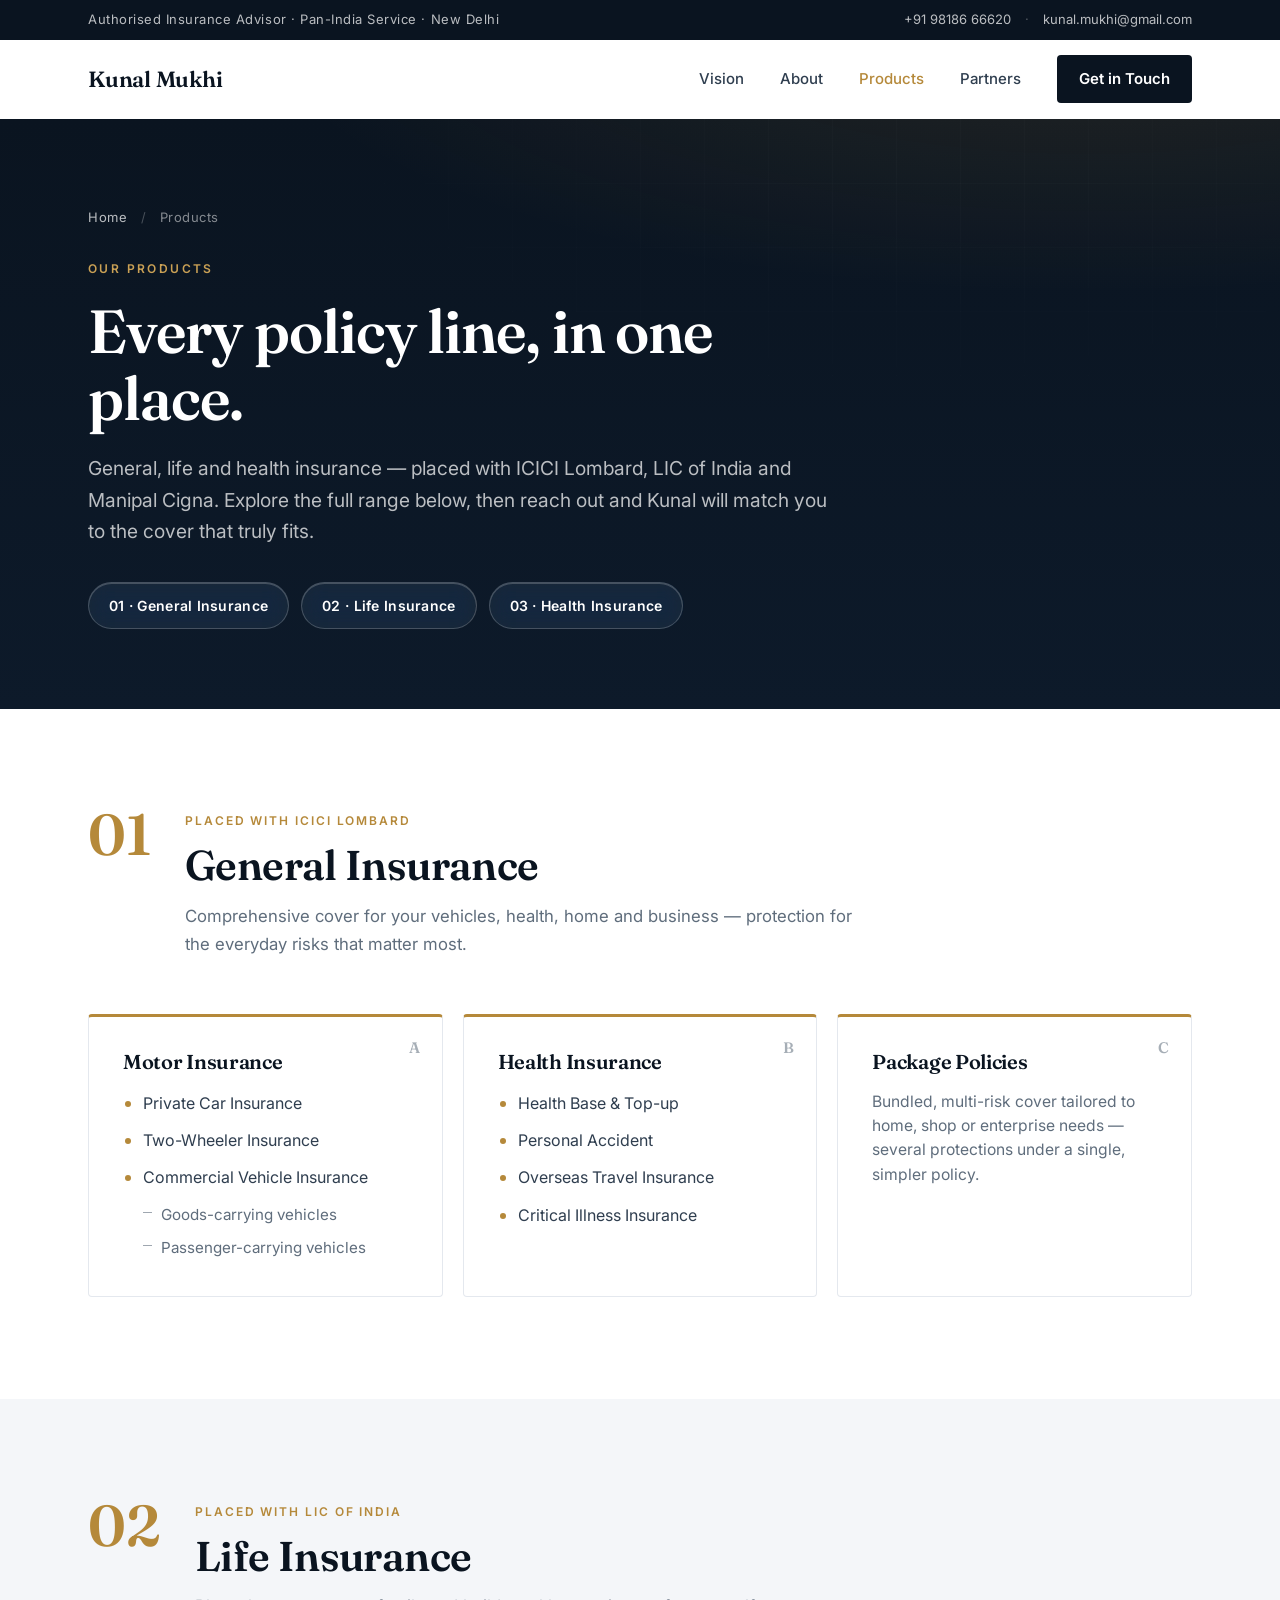
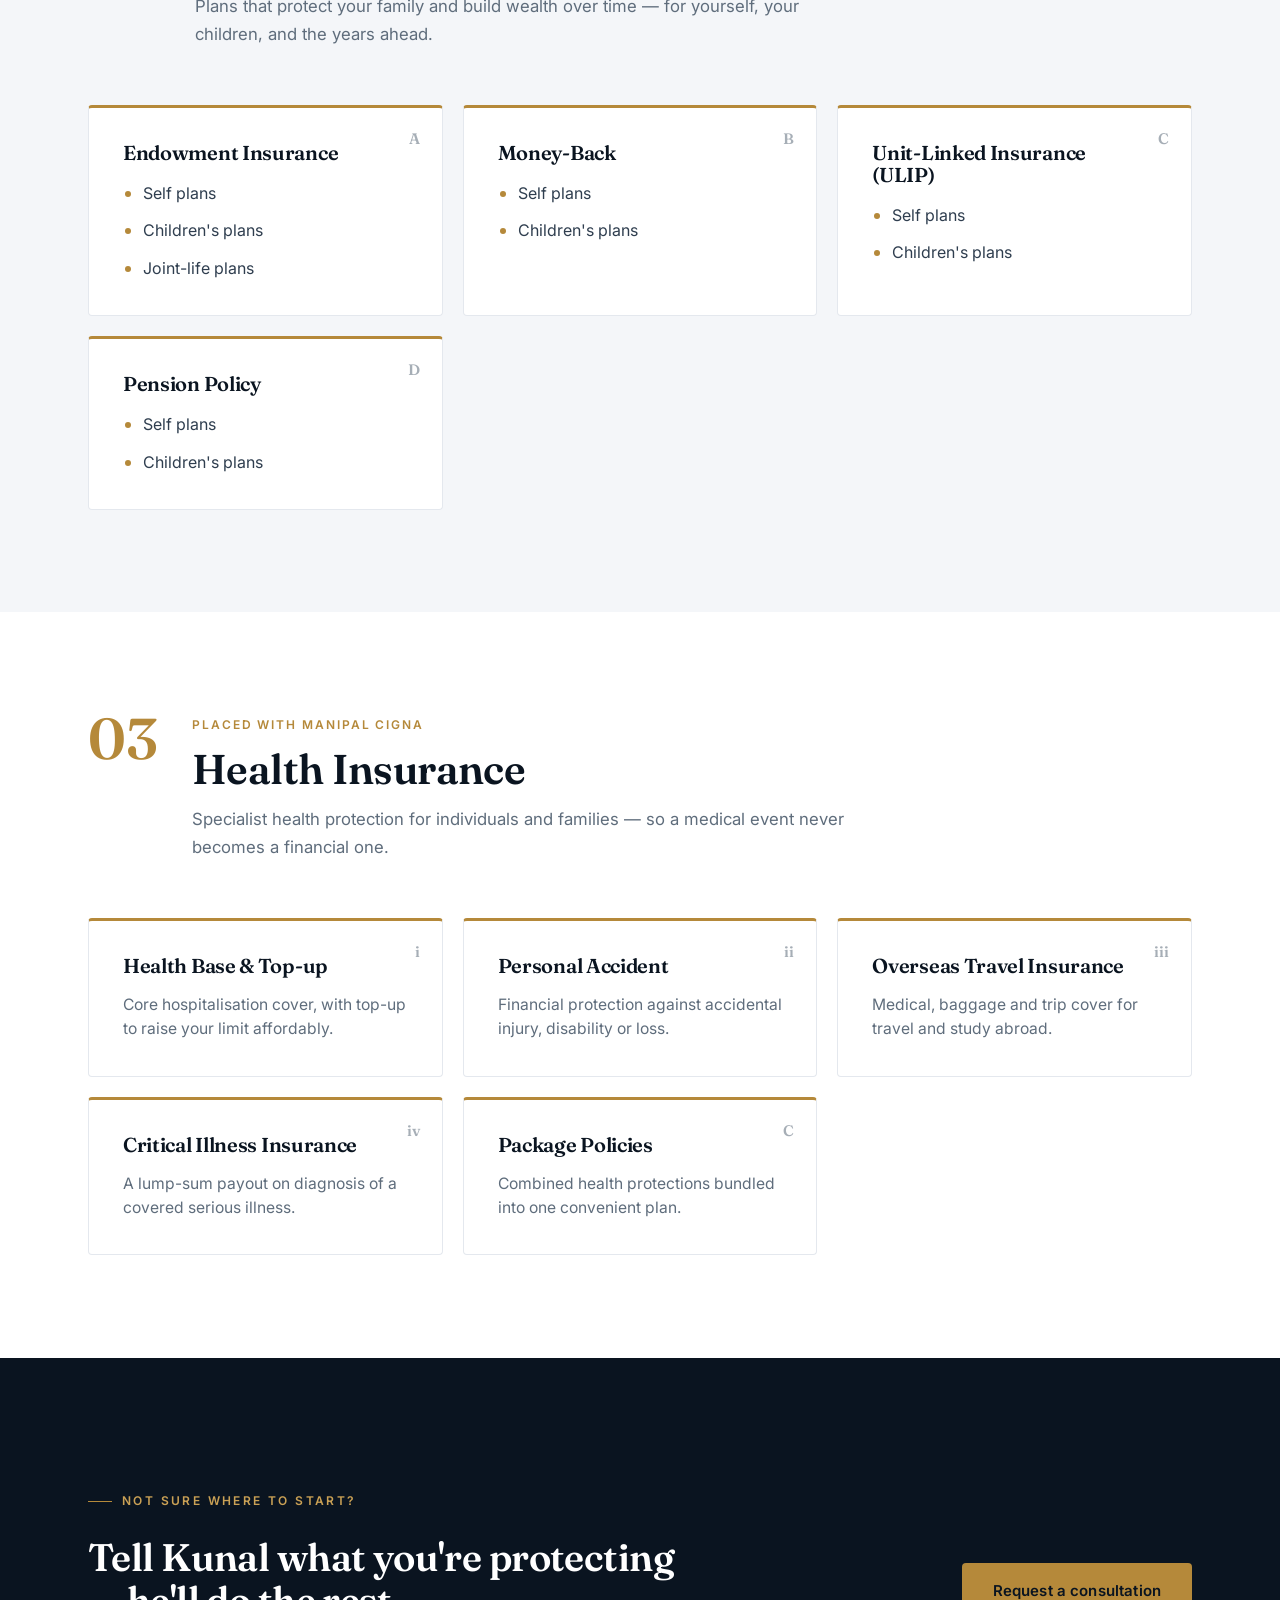
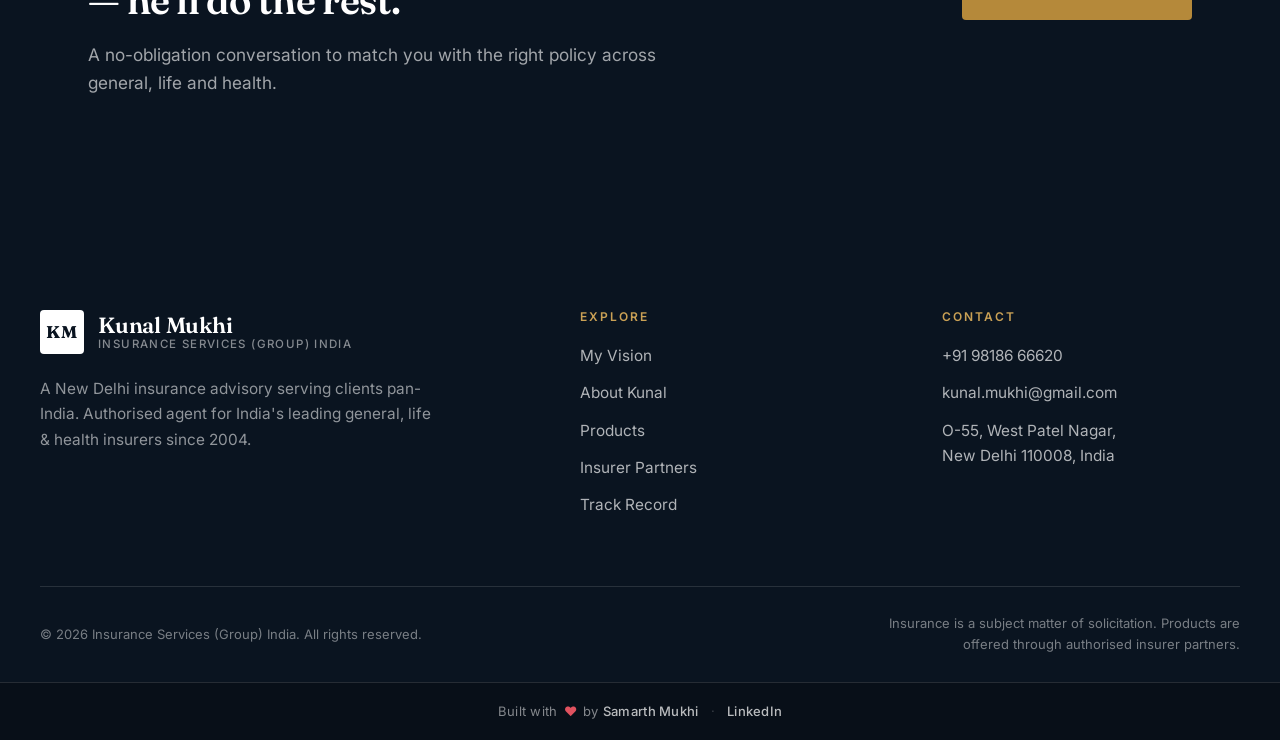
==== products.html @ b31cc06f "Client updates: new insurers, 24yrs, refined vision, Products page - Insurer partners corrected to I" ====
<!DOCTYPE html>
<html lang="en">
<head>
  <meta charset="UTF-8" />
  <meta name="viewport" content="width=device-width, initial-scale=1.0" />
  <title>Products — Kunal Mukhi · Insurance Services (Group) India</title>
  <meta name="description" content="The full range of insurance products advised by Kunal Mukhi — general (motor, health, package), life (endowment, money-back, ULIP, pension) and health insurance, placed with ICICI Lombard, LIC of India and Manipal Cigna." />
  <link rel="preconnect" href="https://fonts.googleapis.com" />
  <link rel="preconnect" href="https://fonts.gstatic.com" crossorigin />
  <link href="https://fonts.googleapis.com/css2?family=Fraunces:opsz,wght@9..144,400;9..144,500;9..144,600;9..144,700&family=Inter:wght@400;500;600;700&display=swap" rel="stylesheet" />
  <link rel="stylesheet" href="styles.css" />
</head>
<body>
  <!-- ===== Utility bar ===== -->
  <div class="utility">
    <div class="wrap utility__inner">
      <span class="utility__tag">Authorised Insurance Advisor · Pan-India Service · New Delhi</span>
      <div class="utility__contact">
        <a href="tel:+919818666620">+91 98186 66620</a>
        <span class="sep">·</span>
        <a href="mailto:kunal.mukhi@gmail.com">kunal.mukhi@gmail.com</a>
      </div>
    </div>
  </div>

  <!-- ===== Navigation ===== -->
  <header class="nav" id="top">
    <div class="wrap nav__inner">
      <a href="index.html" class="brand">
        <span class="brand__name">Kunal Mukhi</span>
      </a>
      <nav class="nav__links" aria-label="Primary">
        <a href="index.html#vision">Vision</a>
        <a href="index.html#about">About</a>
        <a href="products.html" aria-current="page">Products</a>
        <a href="index.html#partners">Partners</a>
        <a href="index.html#contact" class="nav__cta">Get in Touch</a>
      </nav>
      <button class="nav__toggle" aria-label="Toggle menu" aria-expanded="false">
        <span></span><span></span><span></span>
      </button>
    </div>
  </header>

  <!-- ===== Page hero ===== -->
  <section class="page-hero">
    <div class="wrap">
      <nav class="crumbs" aria-label="Breadcrumb">
        <a href="index.html">Home</a> <span aria-hidden="true">/</span> <span>Products</span>
      </nav>
      <p class="eyebrow eyebrow--gold">Our Products</p>
      <h1 class="page-hero__title">Every policy line, in one place.</h1>
      <p class="page-hero__lede">
        General, life and health insurance — placed with ICICI Lombard, LIC of India and
        Manipal Cigna. Explore the full range below, then reach out and Kunal will match you
        to the cover that truly fits.
      </p>
      <div class="page-hero__jump">
        <a href="#general">01 · General Insurance</a>
        <a href="#life">02 · Life Insurance</a>
        <a href="#health">03 · Health Insurance</a>
      </div>
    </div>
  </section>

  <!-- ===== 1. General Insurance ===== -->
  <section class="prod" id="general">
    <div class="wrap">
      <div class="prod__head">
        <span class="prod__no">01</span>
        <div class="prod__intro">
          <p class="prod__partner">Placed with ICICI Lombard</p>
          <h2>General Insurance</h2>
          <p class="prod__desc">Comprehensive cover for your vehicles, health, home and business — protection for the everyday risks that matter most.</p>
        </div>
      </div>
      <div class="prod__grid">
        <article class="prodcard">
          <span class="prodcard__tag">A</span>
          <h3>Motor Insurance</h3>
          <ul class="prodlist">
            <li>Private Car Insurance</li>
            <li>Two-Wheeler Insurance</li>
            <li>
              Commercial Vehicle Insurance
              <ul>
                <li>Goods-carrying vehicles</li>
                <li>Passenger-carrying vehicles</li>
              </ul>
            </li>
          </ul>
        </article>
        <article class="prodcard">
          <span class="prodcard__tag">B</span>
          <h3>Health Insurance</h3>
          <ul class="prodlist">
            <li>Health Base &amp; Top-up</li>
            <li>Personal Accident</li>
            <li>Overseas Travel Insurance</li>
            <li>Critical Illness Insurance</li>
          </ul>
        </article>
        <article class="prodcard">
          <span class="prodcard__tag">C</span>
          <h3>Package Policies</h3>
          <ul class="prodlist">
            <li>Bundled, multi-risk cover tailored to home, shop or enterprise needs — several protections under a single, simpler policy.</li>
          </ul>
        </article>
      </div>
    </div>
  </section>

  <!-- ===== 2. Life Insurance ===== -->
  <section class="prod section--alt" id="life">
    <div class="wrap">
      <div class="prod__head">
        <span class="prod__no">02</span>
        <div class="prod__intro">
          <p class="prod__partner">Placed with LIC of India</p>
          <h2>Life Insurance</h2>
          <p class="prod__desc">Plans that protect your family and build wealth over time — for yourself, your children, and the years ahead.</p>
        </div>
      </div>
      <div class="prod__grid">
        <article class="prodcard">
          <span class="prodcard__tag">A</span>
          <h3>Endowment Insurance</h3>
          <ul class="prodlist">
            <li>Self plans</li>
            <li>Children's plans</li>
            <li>Joint-life plans</li>
          </ul>
        </article>
        <article class="prodcard">
          <span class="prodcard__tag">B</span>
          <h3>Money-Back</h3>
          <ul class="prodlist">
            <li>Self plans</li>
            <li>Children's plans</li>
          </ul>
        </article>
        <article class="prodcard">
          <span class="prodcard__tag">C</span>
          <h3>Unit-Linked Insurance (ULIP)</h3>
          <ul class="prodlist">
            <li>Self plans</li>
            <li>Children's plans</li>
          </ul>
        </article>
        <article class="prodcard">
          <span class="prodcard__tag">D</span>
          <h3>Pension Policy</h3>
          <ul class="prodlist">
            <li>Self plans</li>
            <li>Children's plans</li>
          </ul>
        </article>
      </div>
    </div>
  </section>

  <!-- ===== 3. Health Insurance ===== -->
  <section class="prod" id="health">
    <div class="wrap">
      <div class="prod__head">
        <span class="prod__no">03</span>
        <div class="prod__intro">
          <p class="prod__partner">Placed with Manipal Cigna</p>
          <h2>Health Insurance</h2>
          <p class="prod__desc">Specialist health protection for individuals and families — so a medical event never becomes a financial one.</p>
        </div>
      </div>
      <div class="prod__grid">
        <article class="prodcard">
          <span class="prodcard__tag">i</span>
          <h3>Health Base &amp; Top-up</h3>
          <ul class="prodlist">
            <li>Core hospitalisation cover, with top-up to raise your limit affordably.</li>
          </ul>
        </article>
        <article class="prodcard">
          <span class="prodcard__tag">ii</span>
          <h3>Personal Accident</h3>
          <ul class="prodlist">
            <li>Financial protection against accidental injury, disability or loss.</li>
          </ul>
        </article>
        <article class="prodcard">
          <span class="prodcard__tag">iii</span>
          <h3>Overseas Travel Insurance</h3>
          <ul class="prodlist">
            <li>Medical, baggage and trip cover for travel and study abroad.</li>
          </ul>
        </article>
        <article class="prodcard">
          <span class="prodcard__tag">iv</span>
          <h3>Critical Illness Insurance</h3>
          <ul class="prodlist">
            <li>A lump-sum payout on diagnosis of a covered serious illness.</li>
          </ul>
        </article>
        <article class="prodcard">
          <span class="prodcard__tag">C</span>
          <h3>Package Policies</h3>
          <ul class="prodlist">
            <li>Combined health protections bundled into one convenient plan.</li>
          </ul>
        </article>
      </div>
    </div>
  </section>

  <!-- ===== CTA band ===== -->
  <section class="section section--dark prod-cta">
    <div class="wrap prod-cta__inner">
      <div>
        <p class="kicker kicker--gold">Not sure where to start?</p>
        <h2>Tell Kunal what you're protecting — he'll do the rest.</h2>
        <p class="section__sub">A no-obligation conversation to match you with the right policy across general, life and health.</p>
      </div>
      <a href="index.html#contact" class="btn btn--gold">Request a consultation</a>
    </div>
  </section>

  <!-- ===== Footer ===== -->
  <footer class="footer">
    <div class="wrap footer__top">
      <div class="footer__brand">
        <div class="brand brand--footer">
          <span class="brand__mark">KM</span>
          <span class="brand__text">
            <span class="brand__name">Kunal Mukhi</span>
            <span class="brand__sub">Insurance Services (Group) India</span>
          </span>
        </div>
        <p class="footer__blurb">
          A New Delhi insurance advisory serving clients pan-India. Authorised agent for
          India's leading general, life &amp; health insurers since 2004.
        </p>
      </div>
      <nav class="footer__col" aria-label="Sections">
        <h4>Explore</h4>
        <a href="index.html#vision">My Vision</a>
        <a href="index.html#about">About Kunal</a>
        <a href="products.html">Products</a>
        <a href="index.html#partners">Insurer Partners</a>
        <a href="index.html#record">Track Record</a>
      </nav>
      <div class="footer__col">
        <h4>Contact</h4>
        <a href="tel:+919818666620">+91 98186 66620</a>
        <a href="mailto:kunal.mukhi@gmail.com">kunal.mukhi@gmail.com</a>
        <span>O-55, West Patel Nagar,<br />New Delhi 110008, India</span>
      </div>
    </div>
    <div class="wrap footer__bottom">
      <p>© <span id="year"></span> Insurance Services (Group) India. All rights reserved.</p>
      <p class="footer__disc">Insurance is a subject matter of solicitation. Products are offered through authorised insurer partners.</p>
    </div>
    <div class="footer__credit-bar">
      <p class="footer__credit">
        Built with <span class="footer__heart" aria-hidden="true">❤️</span> by
        <a href="https://samarthmukhi.com" target="_blank" rel="noopener noreferrer">Samarth Mukhi</a>
        <span class="footer__credit-sep" aria-hidden="true">·</span>
        <a href="https://www.linkedin.com/in/samarthmukhi" target="_blank" rel="noopener noreferrer">LinkedIn</a>
      </p>
    </div>
  </footer>

  <script src="script.js"></script>
</body>
</html>
---- styles.css ----
/* ===============================================================
   Insurance Services (Group) India — Kunal Mukhi
   Institutional / high-finance identity.
   Cool white + deep navy ink + restrained gold. Sharp corners.
   =============================================================== */

:root {
  --ink:       #0a1420;   /* near-black navy — dark sections */
  --navy:      #0f1e30;
  --navy-2:    #16283e;
  --slate:     #2f3e4f;   /* body text on light */
  --muted:     #5f6d7c;
  --line:      #e4e8ee;
  --line-dk:   rgba(255,255,255,.12);
  --bg:        #ffffff;
  --bg-alt:    #f4f6f9;   /* cool light band */
  --gold:      #b5893a;   /* restrained gold */
  --gold-2:    #caa155;
  --gold-soft: #d8bd7f;
  --white:     #ffffff;

  --serif: "Fraunces", Georgia, "Times New Roman", serif;
  --sans:  "Inter", -apple-system, BlinkMacSystemFont, "Segoe UI", sans-serif;

  --wrap: 1200px;
  --r: 4px;               /* sharp, corporate */
}

* { box-sizing: border-box; margin: 0; padding: 0; }
html { scroll-behavior: smooth; }
body {
  font-family: var(--sans);
  color: var(--slate);
  background: var(--bg);
  line-height: 1.65;
  -webkit-font-smoothing: antialiased;
  text-rendering: optimizeLegibility;
}
.wrap { width: 100%; max-width: var(--wrap); margin: 0 auto; padding: 0 clamp(20px, 5vw, 48px); }
a { color: inherit; text-decoration: none; }
h1, h2, h3, h4 { font-family: var(--serif); font-weight: 600; line-height: 1.1; letter-spacing: -0.015em; color: var(--ink); }

.eyebrow, .kicker {
  font-family: var(--sans); font-size: 12px; font-weight: 600;
  letter-spacing: .2em; text-transform: uppercase; color: var(--gold);
  display: inline-block; margin-bottom: 20px;
}
.kicker { position: relative; padding-left: 34px; }
.kicker::before { content: ""; position: absolute; left: 0; top: 50%; width: 24px; height: 1px; background: var(--gold); }
.kicker--gold, .eyebrow--gold { color: var(--gold-2); }

/* ===== Utility bar ===== */
.utility { background: var(--ink); color: rgba(255,255,255,.72); font-size: 13px; }
.utility__inner { display: flex; align-items: center; justify-content: space-between; height: 40px; }
.utility__tag { letter-spacing: .04em; }
.utility__contact a { color: rgba(255,255,255,.72); transition: color .2s; }
.utility__contact a:hover { color: var(--gold-soft); }
.utility__contact .sep { margin: 0 10px; opacity: .4; }

/* ===== Navigation ===== */
.nav {
  position: sticky; top: 0; z-index: 50;
  background: rgba(255,255,255,.6);
  backdrop-filter: saturate(180%) blur(22px);
  -webkit-backdrop-filter: saturate(180%) blur(22px);
  border-bottom: 1px solid rgba(255,255,255,.5);
  box-shadow: inset 0 1px 0 rgba(255,255,255,.7);
  transition: background .3s, box-shadow .3s, border-color .3s;
}
.nav.is-scrolled {
  background: rgba(255,255,255,.72);
  border-bottom-color: var(--line);
  box-shadow: inset 0 1px 0 rgba(255,255,255,.7), 0 6px 30px rgba(10,20,32,.10);
}
.nav__inner { display: flex; align-items: center; justify-content: space-between; height: 78px; }

.brand { display: inline-flex; align-items: center; gap: 14px; }
.brand__mark {
  display: grid; place-items: center; width: 44px; height: 44px; border-radius: var(--r);
  background: var(--ink); color: var(--white);
  font-family: var(--serif); font-size: 17px; font-weight: 700; letter-spacing: .04em;
}
.brand__text { display: flex; flex-direction: column; line-height: 1.15; }
.brand__name { font-family: var(--serif); font-size: 22px; font-weight: 600; color: var(--ink); letter-spacing: -0.01em; }
.brand__sub { font-size: 11.5px; letter-spacing: .12em; text-transform: uppercase; color: var(--muted); font-weight: 500; }

.nav__links { display: flex; align-items: center; gap: 36px; }
.nav__links a { font-size: 15px; font-weight: 500; color: var(--slate); transition: color .2s; }
.nav__links a:hover { color: var(--gold); }
.nav__cta {
  padding: 12px 22px; background: var(--ink); color: var(--white) !important;
  border-radius: var(--r); font-weight: 600 !important; transition: background .2s;
}
.nav__cta:hover { background: var(--gold); }

.nav__toggle { display: none; flex-direction: column; gap: 5px; background: none; border: 0; cursor: pointer; padding: 8px; }
.nav__toggle span { width: 26px; height: 2px; background: var(--ink); transition: .3s; }

/* ===== Buttons ===== */
.btn {
  display: inline-flex; align-items: center; justify-content: center; gap: 10px;
  padding: 15px 30px; border-radius: var(--r); font-weight: 600; font-size: 15px;
  letter-spacing: .01em; cursor: pointer; border: 1px solid transparent;
  transition: transform .2s, background .2s, color .2s, border-color .2s, box-shadow .2s;
}
.btn--gold { background: var(--gold); color: var(--ink); }
.btn--gold:hover { background: var(--gold-2); transform: translateY(-2px); box-shadow: 0 14px 34px rgba(181,137,58,.32); }
.btn--outline-light {
  border-color: rgba(255,255,255,.28); color: var(--white);
  background: rgba(255,255,255,.08);
  backdrop-filter: blur(12px) saturate(160%); -webkit-backdrop-filter: blur(12px) saturate(160%);
  box-shadow: inset 0 1px 0 rgba(255,255,255,.28);
}
.btn--outline-light:hover { border-color: rgba(255,255,255,.55); background: rgba(255,255,255,.18); transform: translateY(-2px); }
.btn--dark { background: var(--ink); color: var(--white); }
.btn--dark:hover { background: var(--navy-2); transform: translateY(-2px); box-shadow: 0 14px 34px rgba(10,20,32,.24); }

/* ===== Hero ===== */
.hero { position: relative; background: var(--ink); color: var(--white); overflow: hidden; }
.hero::before {
  content: ""; position: absolute; inset: 0;
  background:
    radial-gradient(120% 80% at 85% -10%, rgba(181,137,58,.18), transparent 55%),
    linear-gradient(180deg, #0a1420 0%, #0d1a2a 100%);
}
.hero::after {
  content: ""; position: absolute; inset: 0; opacity: .5;
  background-image: linear-gradient(rgba(255,255,255,.04) 1px, transparent 1px),
                    linear-gradient(90deg, rgba(255,255,255,.04) 1px, transparent 1px);
  background-size: 64px 64px; mask-image: radial-gradient(80% 60% at 70% 20%, #000, transparent 75%);
}
.hero__inner {
  position: relative; padding: clamp(56px, 8vw, 104px) 0 clamp(48px, 6vw, 84px);
  display: grid; grid-template-columns: 1.15fr 0.85fr; gap: clamp(36px, 5vw, 72px); align-items: center;
}
.hero__content { max-width: 40ch; }
.hero__title { font-size: clamp(3rem, 6.5vw, 5.2rem); font-weight: 600; color: var(--white); line-height: 1; letter-spacing: -0.025em; }
.hero__role { margin-top: 22px; font-family: var(--serif); font-style: italic; font-size: clamp(1.15rem, 2.1vw, 1.5rem); color: var(--gold-soft); line-height: 1.35; }
.hero__lede { margin-top: 24px; font-size: clamp(1rem, 1.7vw, 1.15rem); color: rgba(255,255,255,.7); max-width: 52ch; }
.hero__actions { margin-top: 36px; display: flex; flex-wrap: wrap; gap: 16px; }

/* Portrait */
.hero__portrait { position: relative; justify-self: end; width: 100%; max-width: 420px; }
.hero__frame {
  position: relative; border-radius: var(--r); overflow: hidden;
  border: 1px solid rgba(255,255,255,.14);
  box-shadow: 0 40px 90px rgba(0,0,0,.5);
}
.hero__frame::after { content: ""; position: absolute; inset: 0; box-shadow: inset 0 0 0 1px rgba(255,255,255,.06); pointer-events: none; }
.hero__frame img { display: block; width: 100%; height: 100%; aspect-ratio: 1/1; object-fit: cover; object-position: 50% 35%; }
.hero__portrait::before { content: ""; position: absolute; inset: -14px -14px auto auto; width: 66px; height: 66px; border-top: 2px solid var(--gold); border-right: 2px solid var(--gold); border-top-right-radius: var(--r); }
.hero__portrait::after { content: ""; position: absolute; inset: auto auto -14px -14px; width: 66px; height: 66px; border-bottom: 2px solid var(--gold); border-left: 2px solid var(--gold); border-bottom-left-radius: var(--r); }
.hero__badge {
  position: absolute; left: 50%; bottom: -18px; transform: translateX(-50%);
  background: var(--gold); color: var(--ink); font-size: 12px; font-weight: 600;
  letter-spacing: .1em; text-transform: uppercase; padding: 9px 18px; border-radius: 999px;
  white-space: nowrap;
  box-shadow: inset 0 1px 0 rgba(255,255,255,.55), 0 12px 28px rgba(0,0,0,.38);
}
.hero__badge em { font-style: normal; opacity: .7; }

.hero__figures {
  position: relative;
  background: rgba(255,255,255,.05);
  backdrop-filter: blur(16px) saturate(160%); -webkit-backdrop-filter: blur(16px) saturate(160%);
  border-top: 1px solid rgba(255,255,255,.14);
  box-shadow: inset 0 1px 0 rgba(255,255,255,.14);
}
.figures { display: grid; grid-template-columns: repeat(4, 1fr); }
.figure { padding: 30px 0; }
.figure + .figure { border-left: 1px solid var(--line-dk); padding-left: clamp(20px, 3vw, 40px); }
.figure__num { display: block; font-family: var(--serif); font-size: clamp(1.6rem, 3vw, 2.3rem); font-weight: 600; color: var(--white); line-height: 1; }
.figure__num em { color: var(--gold-2); font-style: normal; }
.figure__label { display: block; margin-top: 10px; font-size: 13px; letter-spacing: .05em; color: rgba(255,255,255,.55); }

/* ===== Trust strip ===== */
.trust { background: var(--bg); border-bottom: 1px solid var(--line); }
.trust__inner { display: flex; align-items: center; justify-content: space-between; gap: 32px; padding: 30px 0; flex-wrap: wrap; }
.trust__label { font-size: 13px; letter-spacing: .08em; text-transform: uppercase; color: var(--muted); font-weight: 500; }
.trust__logos { list-style: none; display: flex; align-items: center; gap: clamp(24px, 5vw, 56px); flex-wrap: wrap; }
.trust__logos li { font-family: var(--serif); font-size: clamp(1.05rem, 2vw, 1.35rem); font-weight: 600; color: var(--ink); opacity: .78; letter-spacing: -0.01em; }

/* ===== Section scaffolding ===== */
.section { padding: clamp(72px, 10vw, 128px) 0; }
.section--alt { background: var(--bg-alt); }
.section--dark { background: var(--ink); color: var(--white); }
.section__head { max-width: 560px; }
.section__head--wide { max-width: 680px; margin-bottom: clamp(48px, 6vw, 72px); }
.section__head h2 { font-size: clamp(1.9rem, 3.8vw, 3rem); }
.section__sub { margin-top: 20px; color: var(--muted); font-size: 1.08rem; }
.section__head--onDark h2 { color: var(--white); }
.section__head--onDark .section__sub { color: rgba(255,255,255,.62); }

.grid-split { display: grid; grid-template-columns: 0.95fr 1.05fr; gap: clamp(40px, 6vw, 88px); align-items: start; }

/* ===== About prose ===== */
.prose p { color: var(--slate); margin-bottom: 20px; font-size: 1.05rem; }
.prose strong { color: var(--ink); font-weight: 600; }
.prose blockquote {
  font-family: var(--serif); font-style: italic; font-size: 1.35rem; line-height: 1.45;
  color: var(--ink); border-left: 2px solid var(--gold); padding: 4px 0 4px 24px; margin: 30px 0 14px;
}
.prose__sign { font-size: 14px; letter-spacing: .04em; color: var(--muted); text-transform: uppercase; }

/* ===== Vision (on dark) ===== */
.vision__statement {
  font-size: clamp(1.7rem, 3.6vw, 2.9rem); font-weight: 500; font-style: italic;
  color: var(--white); line-height: 1.25; max-width: 20ch; letter-spacing: -0.01em;
}
.vision__body { display: grid; grid-template-columns: 1fr 1fr; gap: clamp(40px, 6vw, 88px); align-items: start; }
.vision__text p { color: rgba(255,255,255,.72); font-size: 1.08rem; margin-bottom: 18px; }
.vision__sign { font-family: var(--serif); font-size: 1.6rem; color: var(--gold-soft); margin: 30px 0 2px !important; line-height: 1; }
.vision__sign-role { font-size: 12px !important; letter-spacing: .14em; text-transform: uppercase; color: rgba(255,255,255,.5) !important; margin: 0 !important; }
.vision__pillars { list-style: none; display: grid; gap: 8px; }
.vision__pillars li {
  position: relative; padding: 26px 28px; border-radius: 14px; overflow: hidden;
  background: rgba(255,255,255,.05);
  backdrop-filter: blur(18px) saturate(160%); -webkit-backdrop-filter: blur(18px) saturate(160%);
  border: 1px solid rgba(255,255,255,.12);
  box-shadow: inset 0 1px 0 rgba(255,255,255,.16), 0 12px 32px rgba(0,0,0,.20);
  transition: background .25s, border-color .25s, transform .25s;
}
.vision__pillars li::before {
  content: ""; position: absolute; inset: 0 0 auto 0; height: 45%; pointer-events: none;
  background: linear-gradient(180deg, rgba(255,255,255,.12), transparent);
}
.vision__pillars li:hover { background: rgba(255,255,255,.1); border-color: rgba(255,255,255,.28); transform: translateY(-3px); }
.pillar__no { font-family: var(--serif); font-size: .95rem; font-weight: 600; color: var(--gold-2); letter-spacing: .06em; }
.vision__pillars h3 { color: var(--white); font-size: 1.2rem; margin: 10px 0 8px; }
.vision__pillars p { color: rgba(255,255,255,.6); font-size: .98rem; margin: 0; }

/* ===== Stats band ===== */
.band { background: var(--navy); color: var(--white); }
.band__grid { display: grid; grid-template-columns: repeat(4, 1fr); }
.band__item { padding: clamp(40px, 5vw, 60px) clamp(20px, 3vw, 40px); }
.band__item + .band__item { border-left: 1px solid var(--line-dk); }
.band__num { display: block; font-family: var(--serif); font-size: clamp(2rem, 4vw, 3rem); font-weight: 600; color: var(--white); line-height: 1; }
.band__num em { font-style: normal; font-size: .5em; color: var(--gold-2); letter-spacing: .02em; }
.band__label { display: block; margin-top: 14px; font-size: 14px; color: rgba(255,255,255,.6); letter-spacing: .02em; }

/* ===== Capabilities ===== */
.caps { display: grid; grid-template-columns: repeat(3, 1fr); gap: 1px; background: var(--line); border: 1px solid var(--line); }
.cap { background: var(--bg-alt); padding: clamp(30px, 3.5vw, 44px); transition: background .25s, transform .25s; position: relative; }
.section:not(.section--alt) .caps { background: var(--line); }
.section:not(.section--alt) .cap { background: var(--bg); }
.cap:hover { background: var(--white); transform: translateY(-3px); box-shadow: 0 20px 44px rgba(10,20,32,.08); z-index: 1; }
.cap__no { font-family: var(--serif); font-size: 1rem; font-weight: 600; color: var(--gold); letter-spacing: .06em; }
.cap h3 { font-size: 1.3rem; margin: 16px 0 12px; }
.cap p { color: var(--muted); font-size: 1rem; }

/* ===== Partners ===== */
.partners { display: grid; grid-template-columns: repeat(3, 1fr); gap: 24px; }
.partner {
  background: var(--bg); border: 1px solid var(--line); border-top: 3px solid var(--gold);
  padding: clamp(30px, 3vw, 42px); display: flex; flex-direction: column;
  transition: transform .25s, box-shadow .25s;
}
.partner:hover { transform: translateY(-4px); box-shadow: 0 24px 54px rgba(10,20,32,.12); }
.partner__wordmark {
  font-family: var(--serif); font-size: 1.6rem; font-weight: 700; color: var(--ink);
  padding-bottom: 20px; margin-bottom: 22px; border-bottom: 1px solid var(--line); letter-spacing: -0.02em;
}
.partner h3 { font-size: 1.15rem; margin-bottom: 12px; }
.partner p { color: var(--muted); font-size: .98rem; flex: 1; }
.partner__meta { margin-top: 22px; font-size: 12px; letter-spacing: .1em; text-transform: uppercase; color: var(--gold); font-weight: 600; }

/* ===== Timeline (on dark) ===== */
.timeline { list-style: none; position: relative; }
.timeline::before { content: ""; position: absolute; left: 6px; top: 8px; bottom: 8px; width: 1px; background: var(--line-dk); }
.tl { position: relative; padding: 0 0 38px 40px; }
.tl:last-child { padding-bottom: 0; }
.tl::before { content: ""; position: absolute; left: 0; top: 7px; width: 13px; height: 13px; border-radius: 50%; background: var(--ink); border: 2px solid var(--gold); }
.tl__year { font-size: 12.5px; letter-spacing: .12em; text-transform: uppercase; color: var(--gold-2); font-weight: 600; }
.tl h3 { font-size: 1.3rem; margin: 8px 0 5px; color: var(--white); }
.tl__org { color: rgba(255,255,255,.82); font-weight: 500; margin-bottom: 8px; }
.tl p:not(.tl__org) { color: rgba(255,255,255,.58); font-size: .98rem; }

/* ===== Contact ===== */
.contact { display: grid; grid-template-columns: 0.9fr 1.1fr; gap: clamp(40px, 6vw, 80px); align-items: start; }
.contact__list { list-style: none; margin-top: 40px; display: grid; gap: 22px; }
.contact__list li { display: grid; grid-template-columns: 110px 1fr; align-items: baseline; gap: 16px; padding-bottom: 20px; border-bottom: 1px solid var(--line); }
.contact__k { font-size: 12px; letter-spacing: .12em; text-transform: uppercase; color: var(--gold); font-weight: 600; }
.contact__v { font-family: var(--serif); font-size: 1.1rem; color: var(--ink); transition: color .2s; }
a.contact__v:hover { color: var(--gold); }

/* ===== Form ===== */
.formcard {
  background: rgba(255,255,255,.68);
  backdrop-filter: blur(18px) saturate(150%); -webkit-backdrop-filter: blur(18px) saturate(150%);
  border: 1px solid rgba(255,255,255,.7); border-radius: 16px;
  padding: clamp(28px, 4vw, 44px);
  box-shadow: inset 0 1px 0 rgba(255,255,255,.9), 0 30px 70px rgba(10,20,32,.08);
}
.form { display: grid; gap: 20px; }
.field { display: grid; gap: 8px; }
.field-row { display: grid; grid-template-columns: 1fr 1fr; gap: 20px; }
.field label { font-size: 13px; font-weight: 600; letter-spacing: .04em; color: var(--slate); text-transform: uppercase; }
.field label span { color: var(--gold); }
.field input, .field select, .field textarea {
  font-family: var(--sans); font-size: 1rem; color: var(--ink);
  padding: 13px 15px; border: 1px solid var(--line); border-radius: var(--r);
  background: var(--bg); transition: border-color .2s, box-shadow .2s; width: 100%;
}
.field textarea { resize: vertical; min-height: 110px; }
.field input:focus, .field select:focus, .field textarea:focus {
  outline: none; border-color: var(--gold); box-shadow: 0 0 0 3px rgba(181,137,58,.14);
}
.field input.invalid, .field textarea.invalid { border-color: #c0392b; box-shadow: 0 0 0 3px rgba(192,57,43,.12); }
.hp { position: absolute; left: -9999px; opacity: 0; width: 0; height: 0; }

.form__submit { width: 100%; margin-top: 4px; position: relative; }
.form__submit[disabled] { opacity: .75; cursor: default; }
.form__spinner { width: 16px; height: 16px; border: 2px solid rgba(255,255,255,.4); border-top-color: #fff; border-radius: 50%; display: none; animation: spin .7s linear infinite; }
.is-sending .form__spinner { display: inline-block; }
@keyframes spin { to { transform: rotate(360deg); } }
.form__note { font-size: 12.5px; color: var(--muted); line-height: 1.5; }
.form__status { font-size: 14px; font-weight: 500; margin-top: 2px; display: none; }
.form__status.show { display: block; }
.form__status.ok { color: #1e7a4d; }
.form__status.err { color: #c0392b; }

/* ===== Footer ===== */
.footer { background: var(--ink); color: rgba(255,255,255,.7); }
.footer__top { display: grid; grid-template-columns: 1.6fr 1fr 1fr; gap: clamp(32px, 5vw, 72px); padding: clamp(56px, 7vw, 84px) 0 clamp(40px, 5vw, 56px); }
.brand--footer .brand__name { color: var(--white); }
.brand--footer .brand__sub { color: rgba(255,255,255,.5); }
.brand--footer .brand__mark { background: var(--white); color: var(--ink); }
.footer__blurb { margin-top: 22px; max-width: 40ch; font-size: .96rem; color: rgba(255,255,255,.55); }
.footer__col h4 { font-family: var(--sans); font-size: 12px; letter-spacing: .16em; text-transform: uppercase; color: var(--gold-2); margin-bottom: 20px; font-weight: 600; }
.footer__col a, .footer__col span { display: block; color: rgba(255,255,255,.68); font-size: .96rem; margin-bottom: 12px; transition: color .2s; }
.footer__col a:hover { color: var(--gold-soft); }
.footer__bottom { display: flex; align-items: center; justify-content: space-between; gap: 20px; flex-wrap: wrap; padding: 26px 0; border-top: 1px solid var(--line-dk); font-size: 13px; color: rgba(255,255,255,.45); }
.footer__disc { max-width: 46ch; text-align: right; }

.footer__credit-bar { border-top: 1px solid var(--line-dk); background: rgba(0,0,0,.25); }
.footer__credit {
  max-width: var(--wrap); margin: 0 auto; padding: 18px clamp(20px, 5vw, 48px);
  text-align: center; font-size: 13px; letter-spacing: .02em; color: rgba(255,255,255,.5);
}
.footer__credit a { color: rgba(255,255,255,.72); font-weight: 500; transition: color .2s; }
.footer__credit a:hover { color: var(--gold-soft); }
.footer__heart { color: #e0525f; margin: 0 2px; }
.footer__credit-sep { margin: 0 8px; opacity: .4; }

/* ===== Capabilities CTA (home) ===== */
.caps__cta { margin-top: clamp(34px, 5vw, 52px); display: flex; align-items: center; gap: 18px 28px; flex-wrap: wrap; }
.caps__cta-note { color: var(--muted); font-size: 1rem; }

/* Active nav item */
.nav__links a[aria-current="page"] { color: var(--gold); }

/* ===== Sub-page hero ===== */
.page-hero { position: relative; background: var(--ink); color: var(--white); overflow: hidden; padding: clamp(40px, 7vw, 88px) 0 clamp(48px, 7vw, 80px); }
.page-hero::before {
  content: ""; position: absolute; inset: 0;
  background: radial-gradient(120% 90% at 85% -20%, rgba(181,137,58,.16), transparent 55%),
              linear-gradient(180deg, #0a1420 0%, #0d1a2a 100%);
}
.page-hero::after {
  content: ""; position: absolute; inset: 0; opacity: .5;
  background-image: linear-gradient(rgba(255,255,255,.04) 1px, transparent 1px),
                    linear-gradient(90deg, rgba(255,255,255,.04) 1px, transparent 1px);
  background-size: 64px 64px; mask-image: radial-gradient(80% 70% at 72% 8%, #000, transparent 75%);
}
.page-hero > .wrap { position: relative; }
.crumbs { font-size: 13px; letter-spacing: .04em; color: rgba(255,255,255,.5); margin-bottom: 26px; }
.crumbs a { color: rgba(255,255,255,.72); transition: color .2s; }
.crumbs a:hover { color: var(--gold-soft); }
.crumbs span[aria-hidden] { margin: 0 9px; opacity: .5; }
.page-hero__title { font-size: clamp(2.3rem, 5vw, 3.8rem); color: var(--white); max-width: 16ch; }
.page-hero__lede { margin-top: 20px; font-size: clamp(1.02rem, 1.8vw, 1.2rem); color: rgba(255,255,255,.72); max-width: 62ch; }
.page-hero__jump { margin-top: 34px; display: flex; flex-wrap: wrap; gap: 12px; }
.page-hero__jump a {
  font-size: 14px; font-weight: 600; letter-spacing: .02em; color: var(--white);
  padding: 11px 20px; border-radius: 999px; border: 1px solid rgba(255,255,255,.2);
  background: rgba(255,255,255,.06);
  backdrop-filter: blur(10px) saturate(160%); -webkit-backdrop-filter: blur(10px) saturate(160%);
  box-shadow: inset 0 1px 0 rgba(255,255,255,.2); transition: background .2s, border-color .2s;
}
.page-hero__jump a:hover { background: rgba(255,255,255,.16); border-color: rgba(255,255,255,.45); }

/* ===== Product families ===== */
.prod { padding: clamp(56px, 8vw, 104px) 0; }
.prod__head { display: flex; gap: clamp(18px, 3vw, 34px); align-items: flex-start; max-width: 780px; margin-bottom: clamp(36px, 5vw, 56px); }
.prod__no { font-family: var(--serif); font-size: clamp(2.4rem, 5vw, 3.6rem); font-weight: 600; color: var(--gold); line-height: .82; flex: none; }
.prod__partner { font-size: 12px; letter-spacing: .16em; text-transform: uppercase; color: var(--gold); font-weight: 600; margin-bottom: 12px; }
.prod__intro h2 { font-size: clamp(1.8rem, 3.6vw, 2.6rem); }
.prod__desc { margin-top: 14px; color: var(--muted); font-size: 1.05rem; }
.prod__grid { display: grid; grid-template-columns: repeat(3, 1fr); gap: 20px; }

.prodcard { position: relative; background: var(--bg); border: 1px solid var(--line); border-top: 3px solid var(--gold); border-radius: var(--r); padding: clamp(26px, 3vw, 34px); transition: transform .25s, box-shadow .25s; }
.prodcard:hover { transform: translateY(-4px); box-shadow: 0 22px 50px rgba(10,20,32,.10); }
.prodcard__tag { position: absolute; top: 18px; right: 22px; font-family: var(--serif); font-size: .95rem; font-weight: 600; color: var(--muted); opacity: .55; }
.prodcard h3 { font-size: 1.26rem; margin-bottom: 16px; padding-right: 26px; }
.prodlist { list-style: none; display: grid; gap: 11px; }
.prodlist > li { position: relative; padding-left: 20px; color: var(--slate); font-size: 1rem; }
.prodlist > li::before { content: ""; position: absolute; left: 2px; top: 11px; width: 6px; height: 6px; border-radius: 50%; background: var(--gold); }
.prodlist ul { list-style: none; margin: 11px 0 2px; display: grid; gap: 8px; }
.prodlist ul li { position: relative; padding-left: 18px; color: var(--muted); font-size: .95rem; }
.prodlist ul li::before { content: ""; position: absolute; left: 0; top: 10px; width: 9px; height: 1px; background: var(--muted); opacity: .6; }
/* single descriptive item reads as a sentence, no bullet */
.prodcard .prodlist > li:only-child { padding-left: 0; color: var(--muted); font-size: .98rem; line-height: 1.55; }
.prodcard .prodlist > li:only-child::before { display: none; }

/* ===== Product CTA band ===== */
.prod-cta__inner { display: flex; align-items: center; justify-content: space-between; gap: 28px 40px; flex-wrap: wrap; }
.prod-cta__inner > div { max-width: 620px; }
.prod-cta h2 { color: var(--white); font-size: clamp(1.7rem, 3.2vw, 2.4rem); margin-top: 6px; }
.prod-cta .section__sub { color: rgba(255,255,255,.62); }

/* ===== Responsive ===== */
@media (max-width: 900px) {
  .hero__inner { grid-template-columns: 1fr; gap: 48px; text-align: left; }
  .hero__content { max-width: none; }
  .hero__portrait { justify-self: start; max-width: 340px; margin-top: 8px; }
  .vision__statement { max-width: none; }
  .vision__body { grid-template-columns: 1fr; gap: 44px; }
  .grid-split { grid-template-columns: 1fr; gap: 40px; }
  .contact { grid-template-columns: 1fr; }
  .caps { grid-template-columns: 1fr 1fr; }
  .prod__grid { grid-template-columns: 1fr 1fr; }
  .partners { grid-template-columns: 1fr; }
  .band__grid { grid-template-columns: 1fr 1fr; }
  .band__item:nth-child(3) { border-left: 0; }
  .band__item:nth-child(n+3) { border-top: 1px solid var(--line-dk); }
  .figures { grid-template-columns: 1fr 1fr; }
  .figure:nth-child(3) { border-left: 0; padding-left: 0; }
  .figure:nth-child(n+3) { border-top: 1px solid var(--line-dk); }
  .figure { padding-left: 0 !important; }
  .figure + .figure { padding-left: clamp(20px,3vw,40px); }
  .figure:nth-child(odd) { padding-left: 0 !important; border-left: 0; }
  .footer__top { grid-template-columns: 1fr 1fr; }
  .footer__brand { grid-column: 1 / -1; }
  .footer__disc { text-align: left; }

  .nav__links {
    position: fixed; inset: 118px 0 auto 0; flex-direction: column; align-items: stretch; gap: 0;
    background: rgba(255,255,255,.72);
    backdrop-filter: saturate(180%) blur(22px);
    -webkit-backdrop-filter: saturate(180%) blur(22px);
    border-bottom: 1px solid rgba(255,255,255,.5);
    transform: translateY(-140%); transition: transform .32s ease; padding: 8px 0 16px;
    box-shadow: inset 0 1px 0 rgba(255,255,255,.7), 0 24px 48px rgba(10,20,32,.14);
  }
  .nav__links.is-open { transform: translateY(0); }
  .nav__links a { padding: 15px clamp(20px, 5vw, 48px); font-size: 17px; }
  .nav__cta { margin: 8px clamp(20px, 5vw, 48px) 0; text-align: center; }
  .nav__toggle { display: flex; }
  .nav__toggle.is-open span:nth-child(1) { transform: translateY(7px) rotate(45deg); }
  .nav__toggle.is-open span:nth-child(2) { opacity: 0; }
  .nav__toggle.is-open span:nth-child(3) { transform: translateY(-7px) rotate(-45deg); }
}

@media (max-width: 620px) {
  .utility__tag { display: none; }
  .utility__inner { justify-content: center; }
  .caps { grid-template-columns: 1fr; }
  .prod__grid { grid-template-columns: 1fr; }
  .prod__no { font-size: 2.4rem; }
  .band__grid { grid-template-columns: 1fr; }
  .band__item + .band__item { border-left: 0; border-top: 1px solid var(--line-dk); }
  .figures { grid-template-columns: 1fr; }
  .figure + .figure { border-left: 0; border-top: 1px solid var(--line-dk); padding-left: 0 !important; }
  .field-row { grid-template-columns: 1fr; }
  .contact__list li { grid-template-columns: 1fr; gap: 4px; }
  .footer__top { grid-template-columns: 1fr; }
  .hero__actions .btn { flex: 1; }
}

/* ===== Reveal on scroll ===== */
.reveal { opacity: 0; transform: translateY(22px); transition: opacity .7s ease, transform .7s ease; }
.reveal.is-in { opacity: 1; transform: none; }
@media (prefers-reduced-motion: reduce) {
  html { scroll-behavior: auto; }
  .reveal { opacity: 1; transform: none; transition: none; }
}
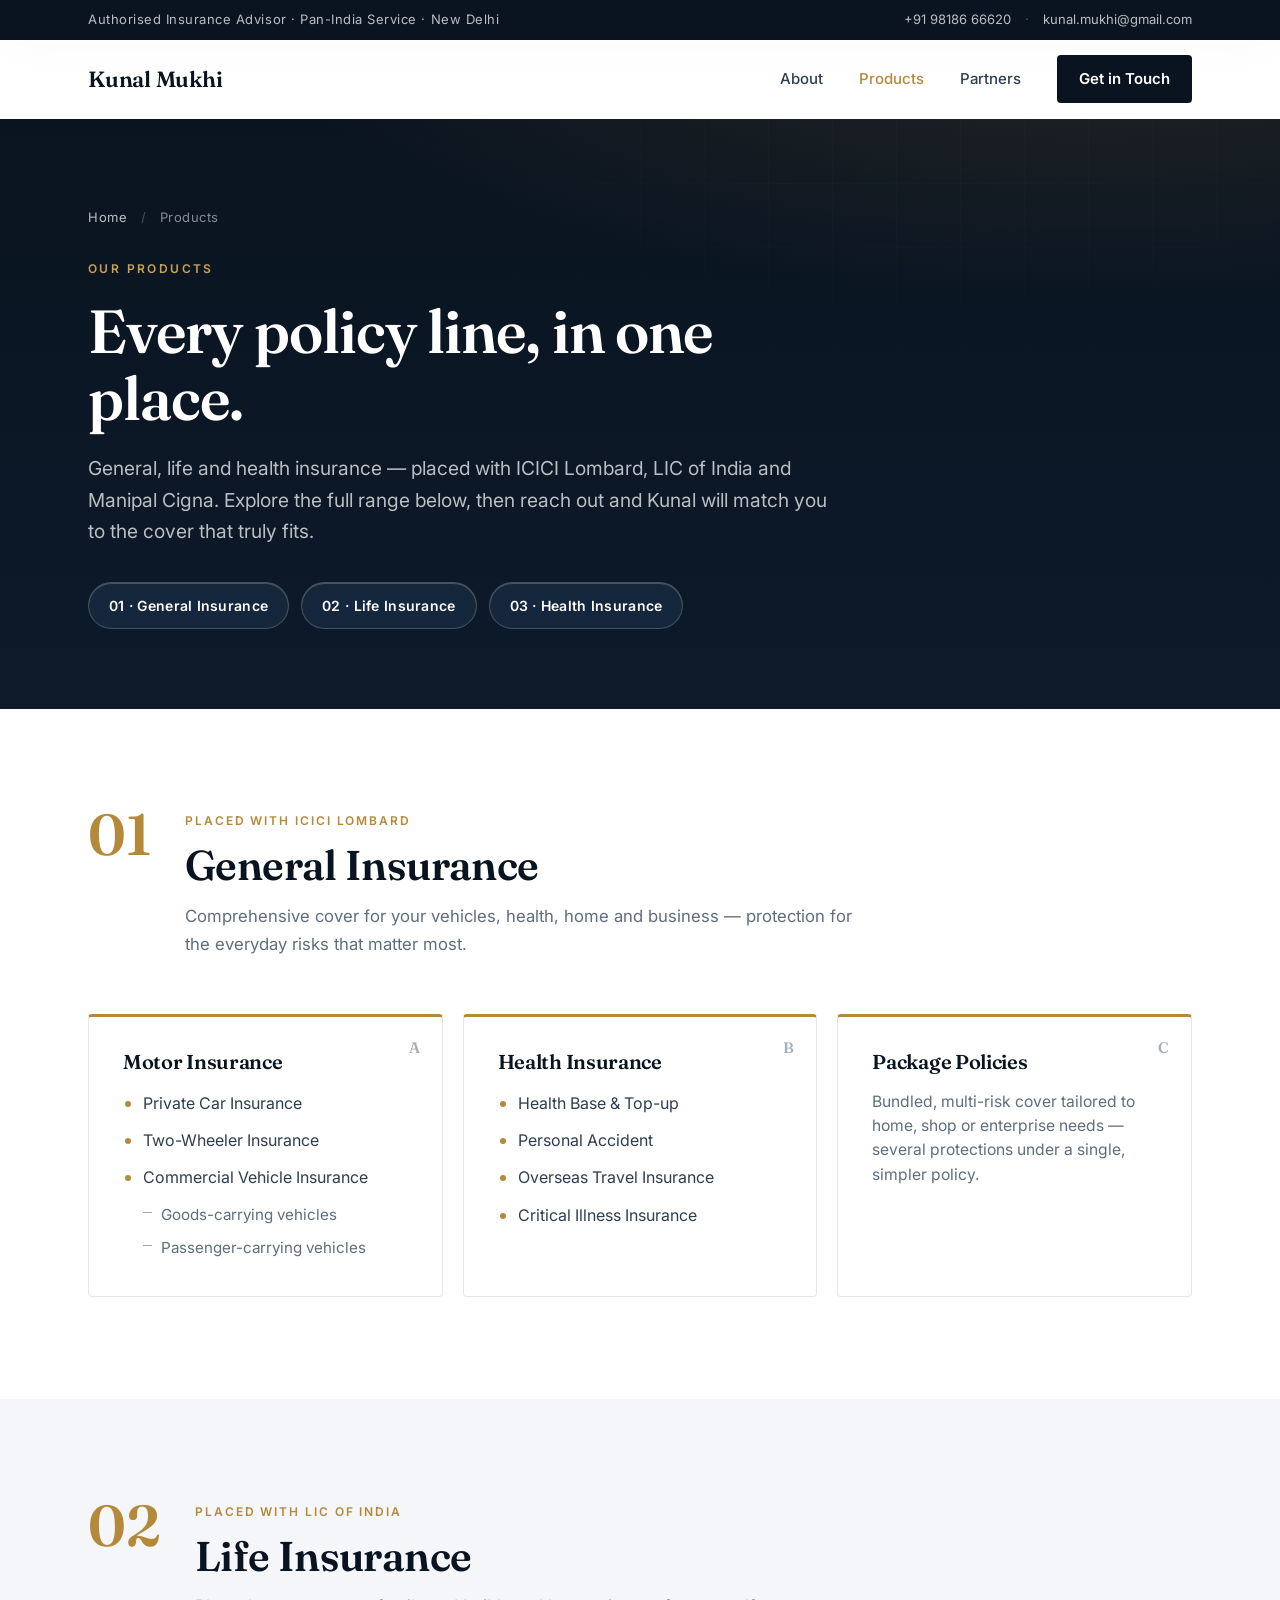
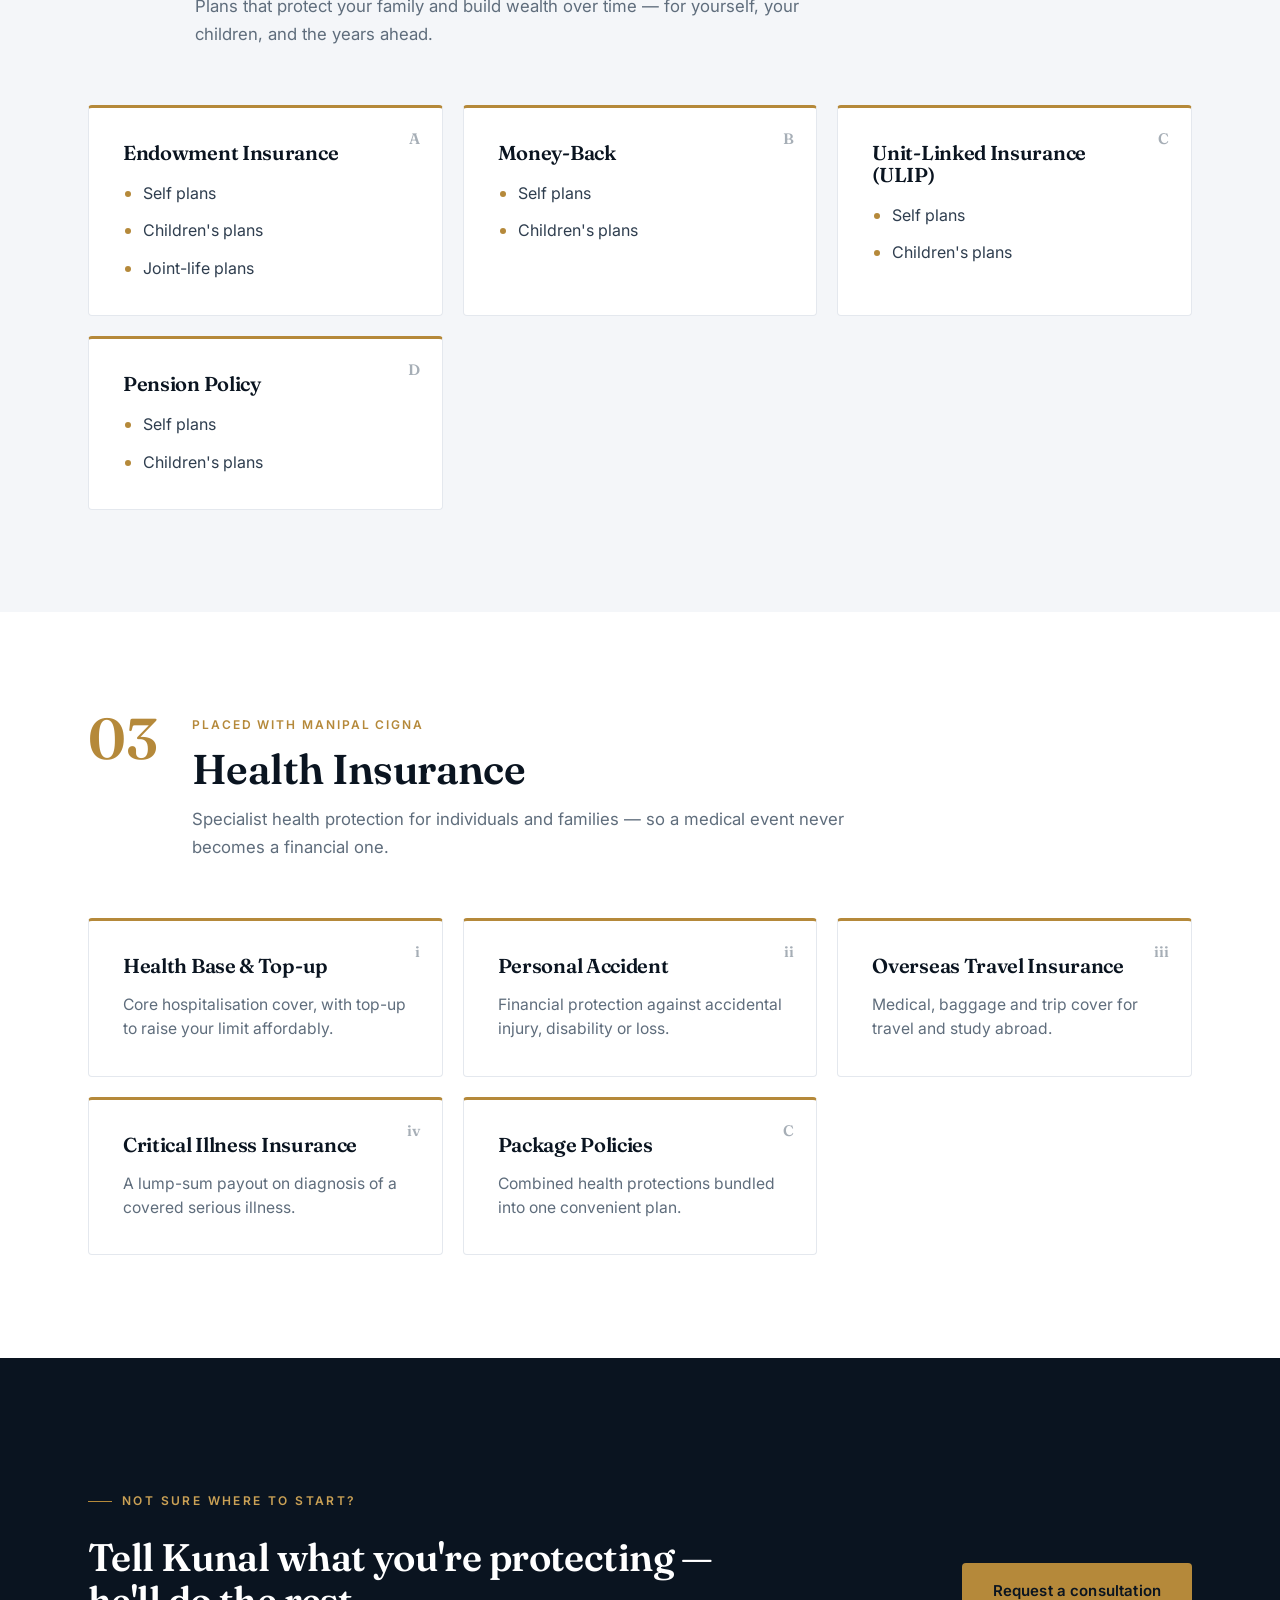
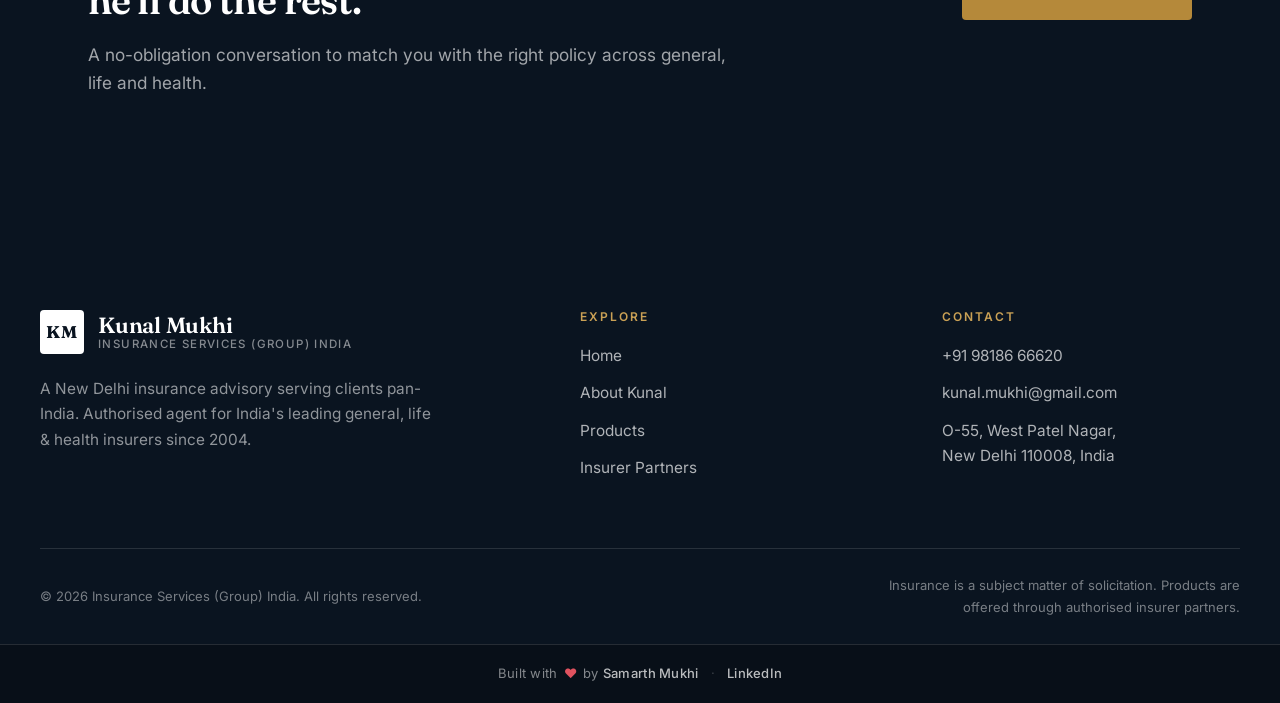
==== commit f251575c: "Restructure into multi-page site: Home · About · Products · Contact - Home trimmed to a concise land" ====
--- a/products.html
+++ b/products.html
@@ -30,11 +30,10 @@
         <span class="brand__name">Kunal Mukhi</span>
       </a>
       <nav class="nav__links" aria-label="Primary">
-        <a href="index.html#vision">Vision</a>
-        <a href="index.html#about">About</a>
+        <a href="about.html">About</a>
         <a href="products.html" aria-current="page">Products</a>
         <a href="index.html#partners">Partners</a>
-        <a href="index.html#contact" class="nav__cta">Get in Touch</a>
+        <a href="contact.html" class="nav__cta">Get in Touch</a>
       </nav>
       <button class="nav__toggle" aria-label="Toggle menu" aria-expanded="false">
         <span></span><span></span><span></span>
@@ -219,7 +218,7 @@
         <h2>Tell Kunal what you're protecting — he'll do the rest.</h2>
         <p class="section__sub">A no-obligation conversation to match you with the right policy across general, life and health.</p>
       </div>
-      <a href="index.html#contact" class="btn btn--gold">Request a consultation</a>
+      <a href="contact.html" class="btn btn--gold">Request a consultation</a>
     </div>
   </section>
 
@@ -241,11 +240,10 @@
       </div>
       <nav class="footer__col" aria-label="Sections">
         <h4>Explore</h4>
-        <a href="index.html#vision">My Vision</a>
-        <a href="index.html#about">About Kunal</a>
+        <a href="index.html">Home</a>
+        <a href="about.html">About Kunal</a>
         <a href="products.html">Products</a>
         <a href="index.html#partners">Insurer Partners</a>
-        <a href="index.html#record">Track Record</a>
       </nav>
       <div class="footer__col">
         <h4>Contact</h4>
--- a/styles.css
+++ b/styles.css
@@ -404,9 +404,14 @@
 
 /* ===== Product CTA band ===== */
 .prod-cta__inner { display: flex; align-items: center; justify-content: space-between; gap: 28px 40px; flex-wrap: wrap; }
-.prod-cta__inner > div { max-width: 620px; }
-.prod-cta h2 { color: var(--white); font-size: clamp(1.7rem, 3.2vw, 2.4rem); margin-top: 6px; }
-.prod-cta .section__sub { color: rgba(255,255,255,.62); }
+.prod-cta__inner > div { max-width: 640px; }
+.prod-cta h2 { font-size: clamp(1.7rem, 3.2vw, 2.4rem); margin-top: 6px; }
+.section--dark.prod-cta h2 { color: var(--white); }
+.section--dark.prod-cta .section__sub { color: rgba(255,255,255,.62); }
+
+/* ===== Vision snapshot (home) ===== */
+.vision-snap__inner { max-width: 960px; }
+.vision-snap .vision__statement { margin-bottom: 34px; max-width: 24ch; }
 
 /* ===== Responsive ===== */
 @media (max-width: 900px) {
